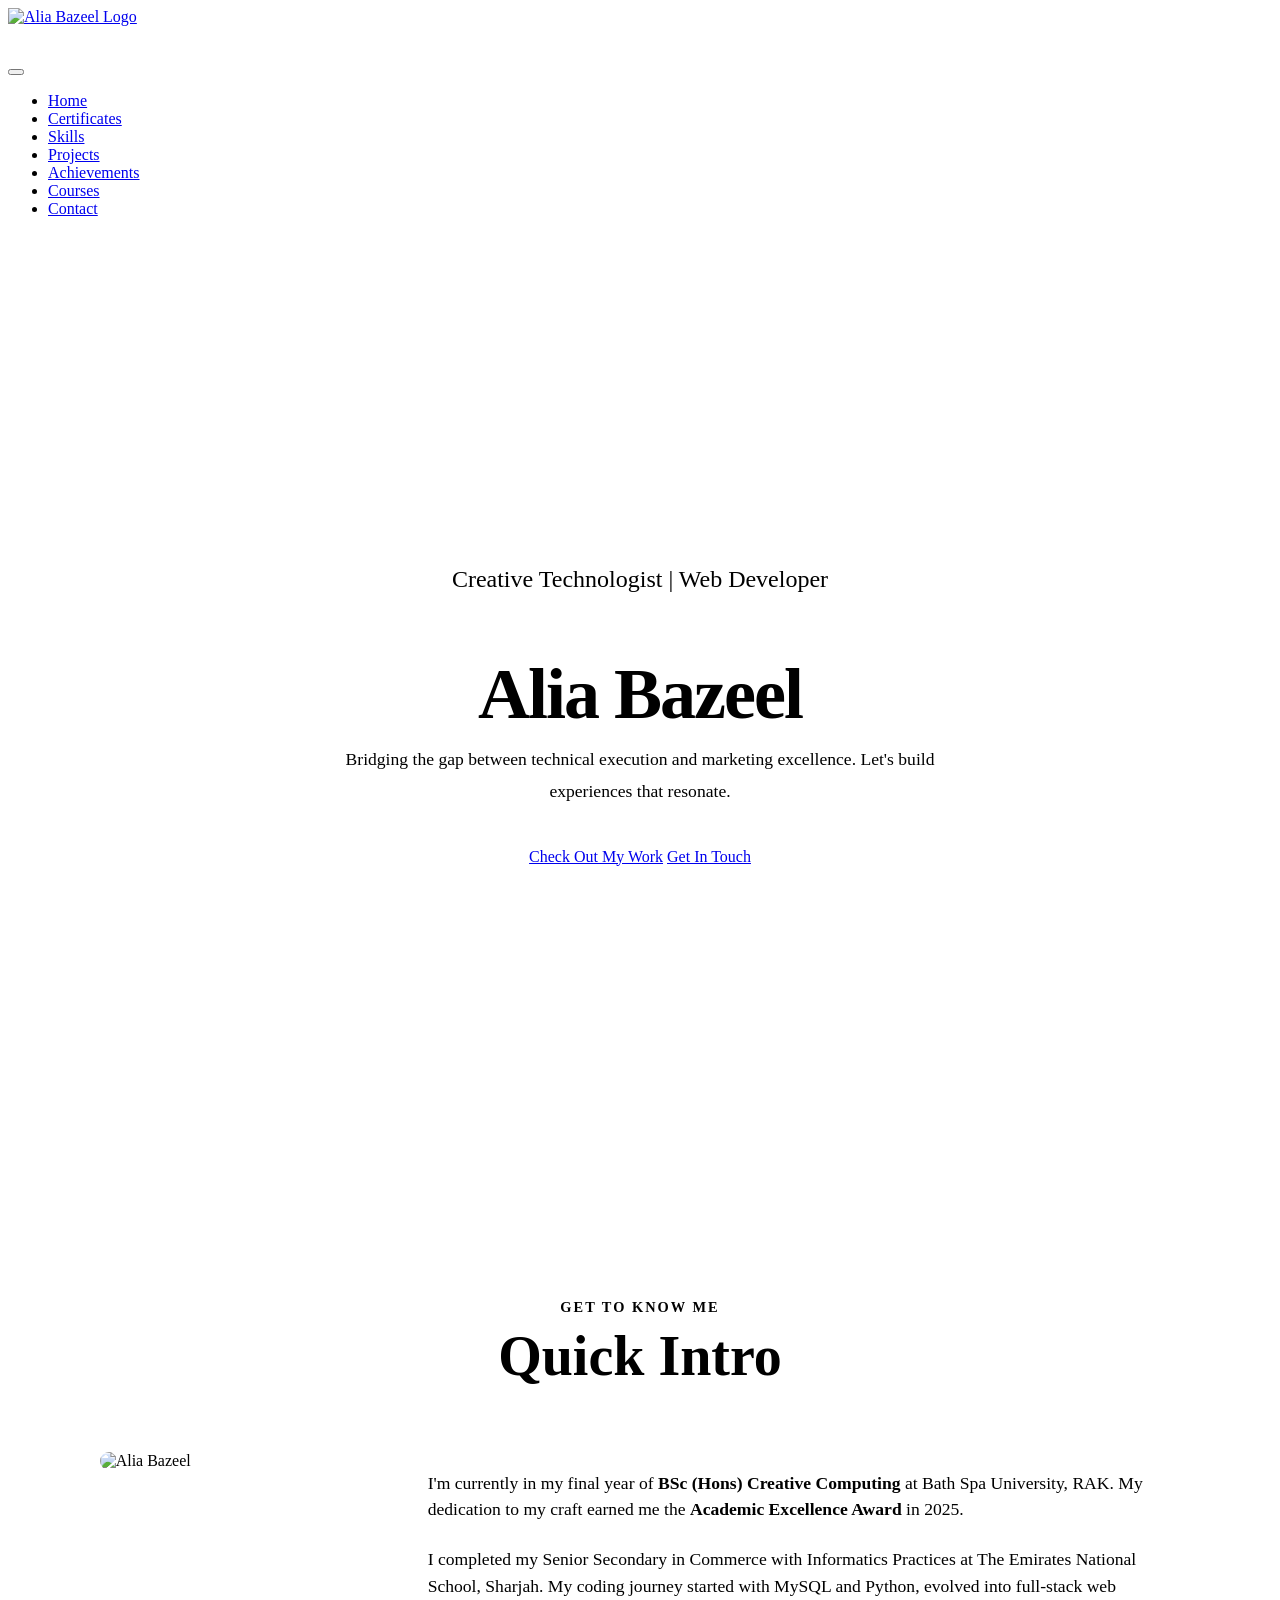
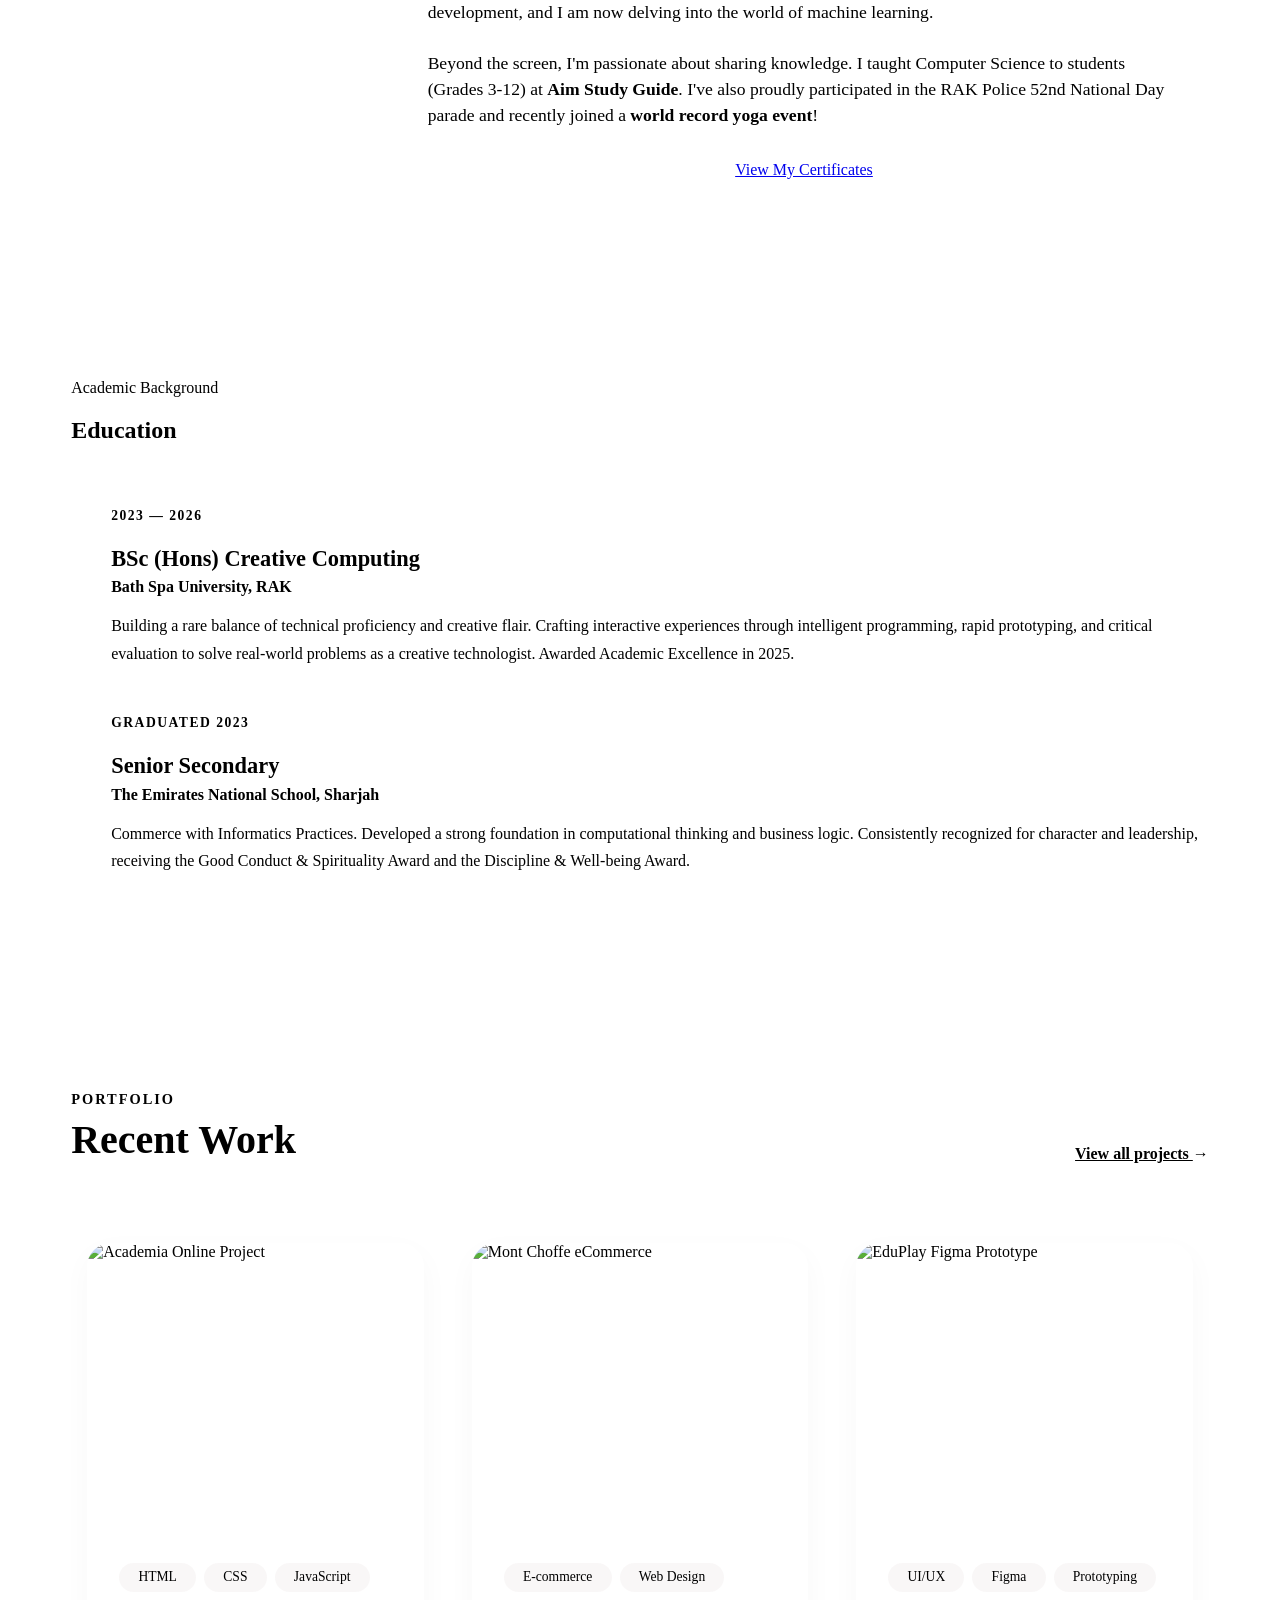
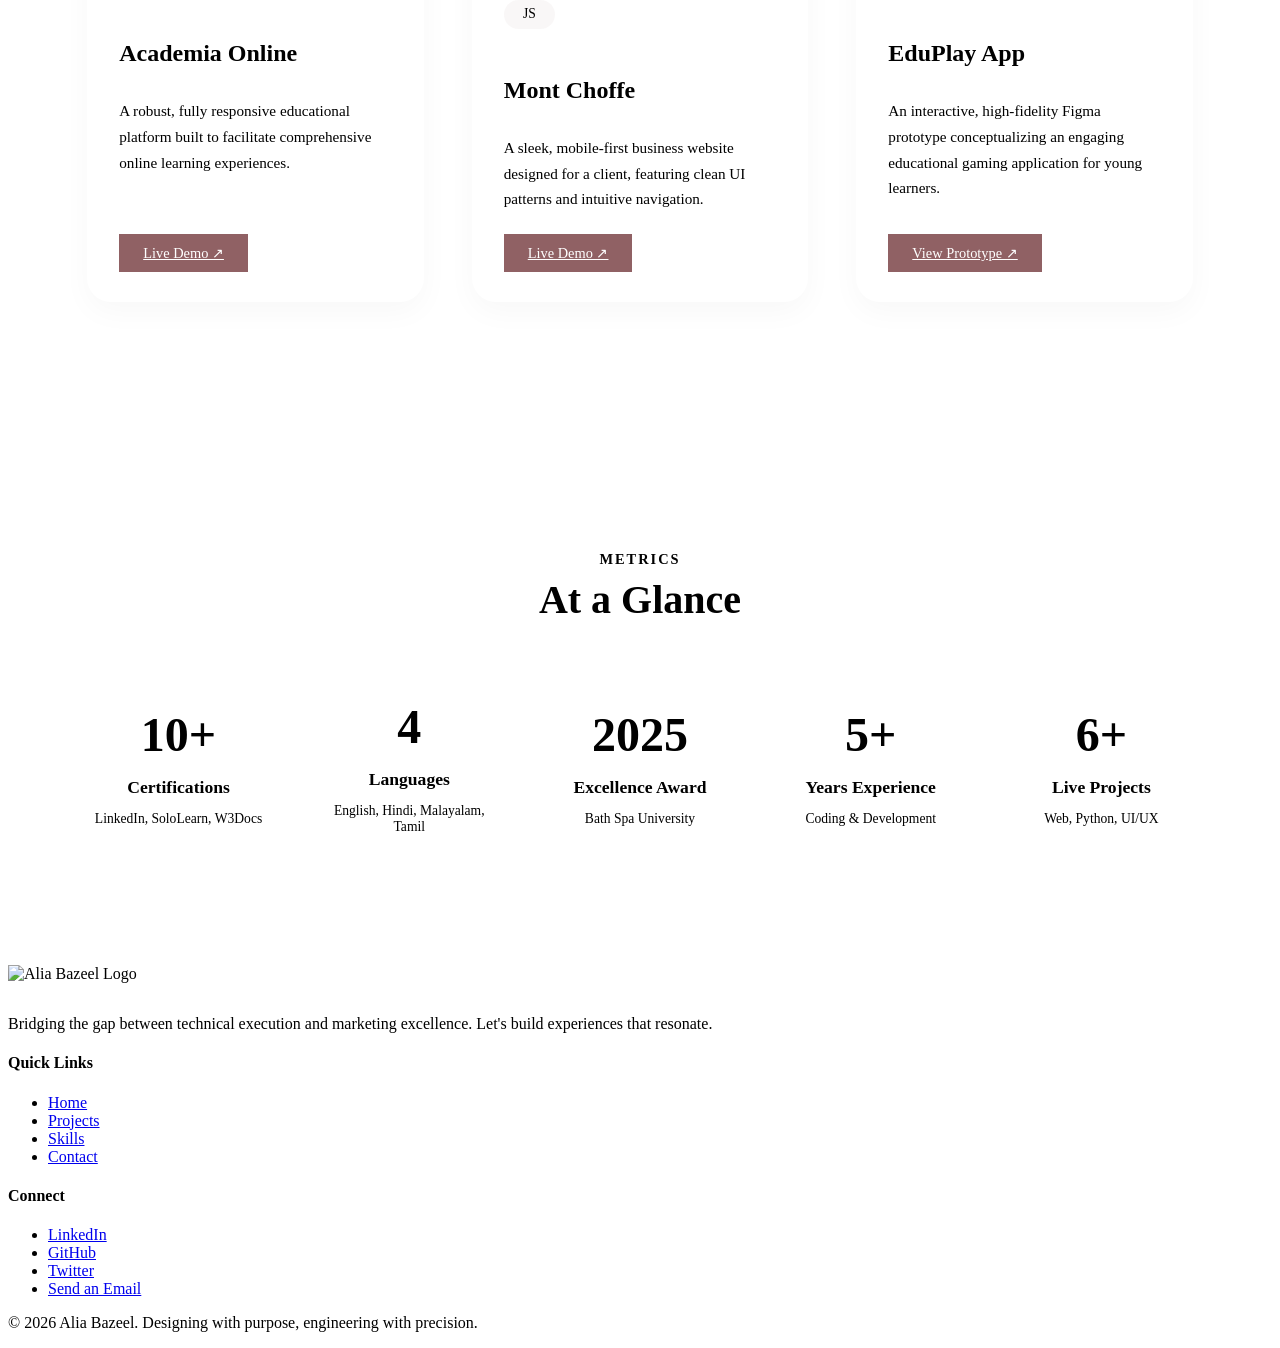
==== index.html @ 2215e978 "homepage" ====
<!DOCTYPE html>
<html lang="en">

<head>
    <meta charset="UTF-8">
    <meta name="viewport" content="width=device-width, initial-scale=1.0">
    <title>Alia Bazeel | Portfolio</title>
    <link rel="stylesheet" href="css/common.css">
    <link rel="stylesheet" href="css/home.css">
    <link href="https://unpkg.com/aos@2.3.1/dist/aos.css" rel="stylesheet">
</head>

<body>
    <header>
        <a href="index.html" style="display: flex; align-items: center;">
            <img src="images/LogoHeader.png" alt="Alia Bazeel Logo" class="logo-img" id="persona-toggle"
                style="height: 50px; width: auto; cursor: pointer;">
        </a>
        <button class="nav-toggle" id="nav-toggle" aria-label="Toggle menu">
            <span></span>
            <span></span>
            <span></span>
        </button>
        <nav>
            <ul>
                <li><a href="index.html" class="active">Home</a></li>
                <li><a href="certificates.html">Certificates</a></li>
                <li><a href="skills.html">Skills</a></li>
                <li><a href="projects.html">Projects</a></li>
                <li><a href="achievements.html">Achievements</a></li>
                <li><a href="courses.html">Courses</a></li>
                <li><a href="contact.html">Contact</a></li>
            </ul>
        </nav>
    </header>

    <main>
        <!-- Hero Section -->
        <section class="hero">
            <div class="hero-blob"></div>
            <div class="hero-content" data-aos="fade-up">
                <span class="hero-title">Creative Technologist | Web Developer</span>
                <h1>Alia Bazeel</h1>
                <p class="hero-description">Bridging the gap between technical execution and marketing excellence. Let's
                    build experiences that resonate.</p>
                <div class="hero-btns">
                    <a href="projects.html" class="btn btn-primary">Check Out My Work</a>
                    <a href="contact.html" class="btn btn-secondary">Get In Touch</a>
                </div>
            </div>
        </section>

        <!-- Quick Intro Section -->
        <section style="padding: 100px 5%;" id="about">
            <div class="section-header" data-aos="fade-up" style="text-align: center; margin-bottom: 4rem;">
                <span class="section-subtitle"
                    style="color: var(--primary); font-weight: 600; letter-spacing: 2px; text-transform: uppercase; font-size: 0.9rem;">Get
                    to know me</span>
                <h2 style="font-size: 3.5rem; margin-top: 0.5rem; font-weight: 800;">Quick Intro</h2>
            </div>

            <div class="about-wrapper">
                <div class="about-img-wrapper" data-aos="fade-right">
                    <img src="images/AliaB.png" alt="Alia Bazeel"
                        style="width: 280px; height: auto; border-radius: 40px;">
                </div>
                <div class="about-content" data-aos="fade-left">
                    <p style="color: var(--text-muted); font-size: 1.1rem; line-height: 1.5; margin-bottom: 1.5rem;">
                        I'm currently in my final year of <strong>BSc (Hons) Creative Computing</strong> at Bath Spa
                        University, RAK. My dedication to my craft earned me the <strong>Academic Excellence
                            Award</strong> in 2025.
                    </p>
                    <p style="color: var(--text-muted); font-size: 1.1rem; line-height: 1.5; margin-bottom: 1.5rem;">
                        I completed my Senior Secondary in Commerce with Informatics Practices at The Emirates National
                        School, Sharjah. My coding journey started with MySQL and Python, evolved into full-stack web
                        development, and I am now delving into the world of machine learning.
                    </p>
                    <p style="color: var(--text-muted); font-size: 1.1rem; line-height: 1.5; margin-bottom: 2rem;">
                        Beyond the screen, I'm passionate about sharing knowledge. I taught Computer Science to students
                        (Grades 3-12) at <strong>Aim Study Guide</strong>. I've also proudly participated in the RAK
                        Police 52nd National Day parade and recently joined a <strong>world record yoga event</strong>!
                    </p>
                    <div style="display: flex; justify-content: center;">
                        <a href="certificates.html" class="btn btn-secondary">View My Certificates</a>
                    </div>
                </div>
            </div>
        </section>

        <!-- Education Section -->
        <section style="padding: 100px 5%;" id="education">
            <div class="section-header" data-aos="fade-up">
                <span class="section-subtitle">Academic Background</span>
                <h2>Education</h2>
            </div>

            <div class="timeline">
                <div class="timeline-item" data-aos="fade-up">
                    <span class="timeline-date">2023 — 2026</span>
                    <div class="timeline-content">
                        <h3>BSc (Hons) Creative Computing</h3>
                        <span class="institution">Bath Spa University, RAK</span>
                        <p>Building a rare balance of technical proficiency and creative flair. Crafting interactive
                            experiences through intelligent programming, rapid prototyping, and critical evaluation to
                            solve real-world problems as a creative technologist. Awarded Academic Excellence in 2025.
                        </p>
                    </div>
                </div>

                <div class="timeline-item" data-aos="fade-up" data-aos-delay="100">
                    <span class="timeline-date">GRADUATED 2023</span>
                    <div class="timeline-content">
                        <h3>Senior Secondary</h3>
                        <span class="institution">The Emirates National School, Sharjah</span>
                        <p>Commerce with Informatics Practices. Developed a strong foundation in computational thinking
                            and business logic. Consistently recognized for character and leadership, receiving the Good
                            Conduct & Spirituality Award and the Discipline & Well-being Award.</p>
                    </div>
                </div>
            </div>
        </section>

        <!-- Featured Projects -->
        <section style="padding: 100px 5%; max-width: 1200px; margin: 0 auto;">
            <div style="display: flex; justify-content: space-between; align-items: flex-end; margin-bottom: 4rem; flex-wrap: wrap; gap: 1.5rem;"
                data-aos="fade-up">
                <div>
                    <span class="section-subtitle"
                        style="color: var(--primary); font-weight: 600; letter-spacing: 2px; text-transform: uppercase; font-size: 0.9rem;">Portfolio</span>
                    <h2 style="font-size: 2.5rem; margin-bottom: 0; margin-top: 0.5rem;">Recent Work</h2>
                </div>
                <a href="projects.html" class="hover-underline" style="color: var(--primary); font-weight: 600;">View
                    all
                    projects <span>&rarr;</span></a>
            </div>

            <div class="project-grid" data-aos="fade-up">
                <!-- Academia Online -->
                <article class="project-card">
                    <div class="project-img-container">
                        <img src="images/AcademiaOnline.png" alt="Academia Online Project">
                    </div>
                    <div class="project-content-wrapper">
                        <div class="project-tags">
                            <span class="tag">HTML</span>
                            <span class="tag">CSS</span>
                            <span class="tag">JavaScript</span>
                        </div>
                        <h3 style="font-size: 1.5rem; margin-bottom: 1rem;">Academia Online</h3>
                        <p style="color: var(--text-muted); line-height: 1.7; margin-bottom: 2rem; font-size: 0.95rem;">
                            A robust, fully responsive educational platform built to facilitate comprehensive online
                            learning experiences.</p>
                        <div style="margin-top: auto;">
                            <a href="https://alia-bazeel123.github.io/AcademiaOnline/" target="_blank"
                                class="btn btn-secondary"
                                style="font-size: 0.9rem; padding: 0.7rem 1.5rem; background: #906164; color: white;">Live
                                Demo ↗</a>
                        </div>
                    </div>
                </article>

                <!-- Mont Choffe -->
                <article class="project-card">
                    <div class="project-img-container">
                        <img src="images/Mont_Choffe.png" alt="Mont Choffe eCommerce">
                    </div>
                    <div class="project-content-wrapper">
                        <div class="project-tags">
                            <span class="tag">E-commerce</span>
                            <span class="tag">Web Design</span>
                            <span class="tag">JS</span>
                        </div>
                        <h3 style="font-size: 1.5rem; margin-bottom: 1rem;">Mont Choffe</h3>
                        <p style="color: var(--text-muted); line-height: 1.7; margin-bottom: 2rem; font-size: 0.95rem;">
                            A sleek, mobile-first business website designed for a client, featuring clean UI patterns
                            and intuitive navigation.</p>
                        <div style="margin-top: auto;">
                            <a href="https://alia-bazeel.github.io/Mont_Choffe-Y3-Sem5/" target="_blank"
                                class="btn btn-secondary"
                                style="font-size: 0.9rem; padding: 0.7rem 1.5rem; background: #906164; color: white;">Live
                                Demo ↗</a>
                        </div>
                    </div>
                </article>

                <!-- EduPlay App -->
                <article class="project-card">
                    <div class="project-img-container">
                        <img src="images/EduPlay.png" alt="EduPlay Figma Prototype">
                    </div>
                    <div class="project-content-wrapper">
                        <div class="project-tags">
                            <span class="tag">UI/UX</span>
                            <span class="tag">Figma</span>
                            <span class="tag">Prototyping</span>
                        </div>
                        <h3 style="font-size: 1.5rem; margin-bottom: 1rem;">EduPlay App</h3>
                        <p style="color: var(--text-muted); line-height: 1.7; margin-bottom: 2rem; font-size: 0.95rem;">
                            An interactive, high-fidelity Figma prototype conceptualizing an engaging educational gaming
                            application for young learners.</p>
                        <div style="margin-top: auto;">
                            <a href="#" class="btn btn-secondary"
                                style="font-size: 0.9rem; padding: 0.7rem 1.5rem; background: #906164; color: white;">View
                                Prototype ↗</a>
                        </div>
                    </div>
                </article>
            </div>
        </section>

        <!-- Metrics Section -->
        <section style="padding: 100px 5%; background: var(--bg);">
            <div style="max-width: 1200px; margin: 0 auto;">
                <div class="section-header" data-aos="fade-up" style="text-align: center; margin-bottom: 4rem;">
                    <span class="section-subtitle"
                        style="color: var(--primary); font-weight: 600; letter-spacing: 2px; text-transform: uppercase; font-size: 0.9rem;">Metrics</span>
                    <h2 style="font-size: 2.5rem; margin-top: 0.5rem;">At a Glance</h2>
                </div>

                <div class="stat-grid" data-aos="fade-up" data-aos-delay="100">
                    <div class="stat-card">
                        <div class="number">10+</div>
                        <h3 style="font-size: 1.1rem; margin-bottom: 0.5rem; color: var(--text-muted);">Certifications
                        </h3>
                        <p style="color: var(--text-muted); font-size: 0.85rem;">LinkedIn, SoloLearn, W3Docs</p>
                    </div>
                    <div class="stat-card">
                        <div class="number">4</div>
                        <h3 style="font-size: 1.1rem; margin-bottom: 0.5rem; color: var(--text-muted);">Languages</h3>
                        <p style="color: var(--text-muted); font-size: 0.85rem;">English, Hindi, Malayalam, Tamil</p>
                    </div>
                    <div class="stat-card">
                        <div class="number">2025</div>
                        <h3 style="font-size: 1.1rem; margin-bottom: 0.5rem; color: var(--text-muted);">Excellence Award
                        </h3>
                        <p style="color: var(--text-muted); font-size: 0.85rem;">Bath Spa University</p>
                    </div>
                    <div class="stat-card">
                        <div class="number">5+</div>
                        <h3 style="font-size: 1.1rem; margin-bottom: 0.5rem; color: var(--text-muted);">Years Experience
                        </h3>
                        <p style="color: var(--text-muted); font-size: 0.85rem;">Coding & Development</p>
                    </div>
                    <div class="stat-card">
                        <div class="number">6+</div>
                        <h3 style="font-size: 1.1rem; margin-bottom: 0.5rem; color: var(--text-muted);">Live Projects
                        </h3>
                        <p style="color: var(--text-muted); font-size: 0.85rem;">Web, Python, UI/UX</p>
                    </div>
                </div>
            </div>
        </section>

    </main>

    <footer class="site-footer">
        <div class="footer-content">
            <div class="footer-section">
                <img src="images/LogoFooter.png" alt="Alia Bazeel Logo" class="logo-img"
                    style="height: 60px; width: auto; margin-bottom: 1rem;">
                <p>Bridging the gap between technical execution and marketing excellence. Let's build experiences that
                    resonate.</p>
            </div>
            <div class="footer-section">
                <h4>Quick Links</h4>
                <ul>
                    <li><a href="index.html">Home</a></li>
                    <li><a href="projects.html">Projects</a></li>
                    <li><a href="skills.html">Skills</a></li>
                    <li><a href="contact.html">Contact</a></li>
                </ul>
            </div>
            <div class="footer-section">
                <h4>Connect</h4>
                <ul class="social-links">
                    <li><a href="#" target="_blank">LinkedIn</a></li>
                    <li><a href="#" target="_blank">GitHub</a></li>
                    <li><a href="#" target="_blank">Twitter</a></li>
                    <li><a href="contact.html">Send an Email</a></li>
                </ul>
            </div>
        </div>
        <div class="footer-bottom">
            <p>&copy; 2026 Alia Bazeel. Designing with purpose, engineering with precision.</p>
        </div>
    </footer>

    <script src="https://unpkg.com/aos@2.3.1/dist/aos.js"></script>
    <script src="js/common.js"></script>
    <script>
        AOS.init({
            duration: 1000,
            once: true,
            offset: 100
        });
    </script>
</body>

</html>
---- css/home.css ----
/* Home Page Specific Styles */

.hero {
    min-height: 100vh;
    display: flex;
    flex-direction: column;
    justify-content: center;
    align-items: center;
    text-align: center;
    padding: 2rem 5%;
    position: relative;
    overflow: hidden;
}

.hero-content {
    z-index: 2;
    max-width: 800px;
}

.hero h1 {
    font-size: 4.5rem;
    margin-bottom: 0.5rem;
    letter-spacing: -2px;
}

.hero-title {
    font-size: 1.5rem;
    color: var(--primary);
    font-weight: 500;
    margin-bottom: 1.5rem;
}

.hero-description {
    max-width: 600px;
    margin: 0 auto 2.5rem;
    font-size: 1.1rem;
    color: var(--text-muted);
    line-height: 1.8;
}

.hero-blob {
    position: absolute;
    width: 500px;
    height: 500px;
    background: radial-gradient(circle, var(--primary) 0%, transparent 70%);
    filter: blur(80px);
    opacity: 0.3;
    border-radius: 50%;
    z-index: 1;
    animation: float 20s infinite alternate;
}

.about-wrapper {
    display: flex;
    justify-content: center;
    align-items: flex-start;
    gap: 3rem;
    max-width: 2750px;
    margin: 0 auto;
    width: 95%;
}

.about-img-wrapper {
    flex: 0 0 25px;
}

.about-img-wrapper img {
    width: 100%;
    border-radius: 40px;
    transition: var(--transition);
    display: block;
}

.about-content {
    flex: 1.5;
    min-width: 300px;
}

/* Education Section (Timeline Style) */
.timeline {
    max-width: 1250px;
    margin: 4rem auto 0;
    position: relative;
    padding-left: 2.5rem;
    border-left: 2px solid var(--border);
    text-align: left;
}

.timeline-item {
    margin-bottom: 3rem;
    position: relative;
}

.timeline-item:last-child {
    margin-bottom: 0;
}

.timeline-item::before {
    content: '';
    position: absolute;
    left: -2.95rem;
    top: 0.4rem;
    width: 16px;
    height: 16px;
    background: var(--primary);
    border-radius: 50%;
    border: 3px solid var(--bg);
    z-index: 1;
}

.timeline-date {
    font-weight: 700;
    color: var(--primary);
    font-size: 0.85rem;
    letter-spacing: 1.5px;
    display: block;
    margin-bottom: 0.5rem;
    text-transform: uppercase;
}

.timeline-content h3 {
    font-size: 1.4rem;
    margin-bottom: 0.4rem;
    color: var(--text);
}

.timeline-content .institution {
    font-weight: 600;
    font-size: 1rem;
    color: var(--text-muted);
    margin-bottom: 1rem;
    display: block;
}

.timeline-content p {
    color: var(--text-muted);
    font-size: 1rem;
    line-height: 1.7;
}

@media (max-width: 768px) {
    .timeline {
        padding-left: 1.8rem;
        margin: 2rem 0 0 1rem;
    }

    .timeline-item::before {
        left: -2.3rem;
        width: 14px;
        height: 14px;
    }

    .timeline-content h3 {
        font-size: 1.25rem;
    }
}

/* Stat Grid */
.stat-grid {
    display: flex;
    justify-content: space-between;
    align-items: center;
    gap: 1rem;
    max-width: 1500px;
    margin: 0 auto;
    text-align: center;
}

.stat-card {
    flex: 1;
    padding: 1rem;
    transition: var(--transition);
}

.stat-card .number {
    font-size: 3rem;
    font-weight: 700;
    font-family: 'Playfair Display', serif;
    color: var(--primary);
    margin-bottom: 0.5rem;
    line-height: 1;
}

@media (max-width: 768px) {
    .stat-grid {
        flex-wrap: wrap;
        gap: 2rem;
    }

    .stat-card {
        flex: 1 1 40%;
    }
}


/* End of Metrics Section */

/* Featured Projects on Home (special grid) */
.project-grid {
    display: flex;
    flex-direction: row;
    gap: 3rem;
    overflow-x: auto;
    padding: 1rem 1rem 3rem;
    scroll-snap-type: x mandatory;
    scrollbar-width: thin;
    scrollbar-color: var(--primary) transparent;
}

.project-grid::-webkit-scrollbar {
    height: 6px;
}

.project-grid::-webkit-scrollbar-thumb {
    background: var(--primary);
    border-radius: 10px;
}

.project-card {
    background: var(--bg);
    border-radius: 24px;
    border: 1px solid var(--border);
    transition: var(--transition);
    display: flex;
    flex-direction: column;
    overflow: hidden;
    align-items: stretch;
    box-shadow: 0 10px 30px rgba(0, 0, 0, 0.03);
    flex: 1 1 350px;
    scroll-snap-align: center;
    max-width: 450px;
}

.project-card:hover {
    transform: translateY(-10px);
    box-shadow: 0 20px 40px rgba(0, 0, 0, 0.08);
    border-color: var(--primary);
    background: var(--bg);
}

.project-img-container {
    flex: 0 0 280px;
    height: 280px;
    width: 100%;
    overflow: hidden;
    position: relative;
    background: var(--primary);
    display: flex;
    align-items: center;
    justify-content: center;
}

.project-img-container img {
    width: 100%;
    height: 100%;
    object-fit: cover;
    transition: var(--transition);
}

.project-card:hover .project-img-container img {
    transform: scale(1.05);
}

.project-content-wrapper {
    flex: 1;
    padding: 2.5rem 2rem;
    display: flex;
    flex-direction: column;
    justify-content: flex-start;
}

.project-tags {
    display: flex;
    flex-wrap: wrap;
    gap: 0.5rem;
    margin-bottom: 1.5rem;
}

.tag {
    background: rgba(144, 97, 100, 0.05);
    color: var(--text-muted);
    padding: 0.4rem 1.2rem;
    border-radius: 50px;
    font-size: 0.85rem;
    font-weight: 500;
}

.hover-underline:hover span {
    transform: translateX(5px);
}

.hover-underline span {
    transition: var(--transition);
    display: inline-block;
}

/* Tutoring Banner */
.tutoring-banner {
    transition: var(--transition);
}

.tutoring-banner:hover {
    transform: translateY(-5px);
    box-shadow: 0 20px 40px rgba(0, 0, 0, 0.05);
    border-color: var(--primary);
}

/* Responsive (Home) */
@media (max-width: 992px) {
    .hero h1 {
        font-size: 3.5rem;
    }

    .project-grid {
        flex-direction: column;
        overflow-x: visible;
        padding: 0;
    }

    .project-card {
        flex-direction: column;
        flex: 1;
        scroll-snap-align: none;
    }
}

@media (max-width: 768px) {
    .hero h1 {
        font-size: 2.5rem !important;
    }

    .hero p {
        font-size: 1.1rem !important;
    }

    .about-wrapper {
        flex-direction: column;
        text-align: center;
        gap: 2rem !important;
    }

    .about-img-wrapper {
        max-width: 400px;
        margin: 0 auto;
    }
}

@media (max-width: 480px) {
    .hero h1 {
        font-size: 2rem !important;
    }
}
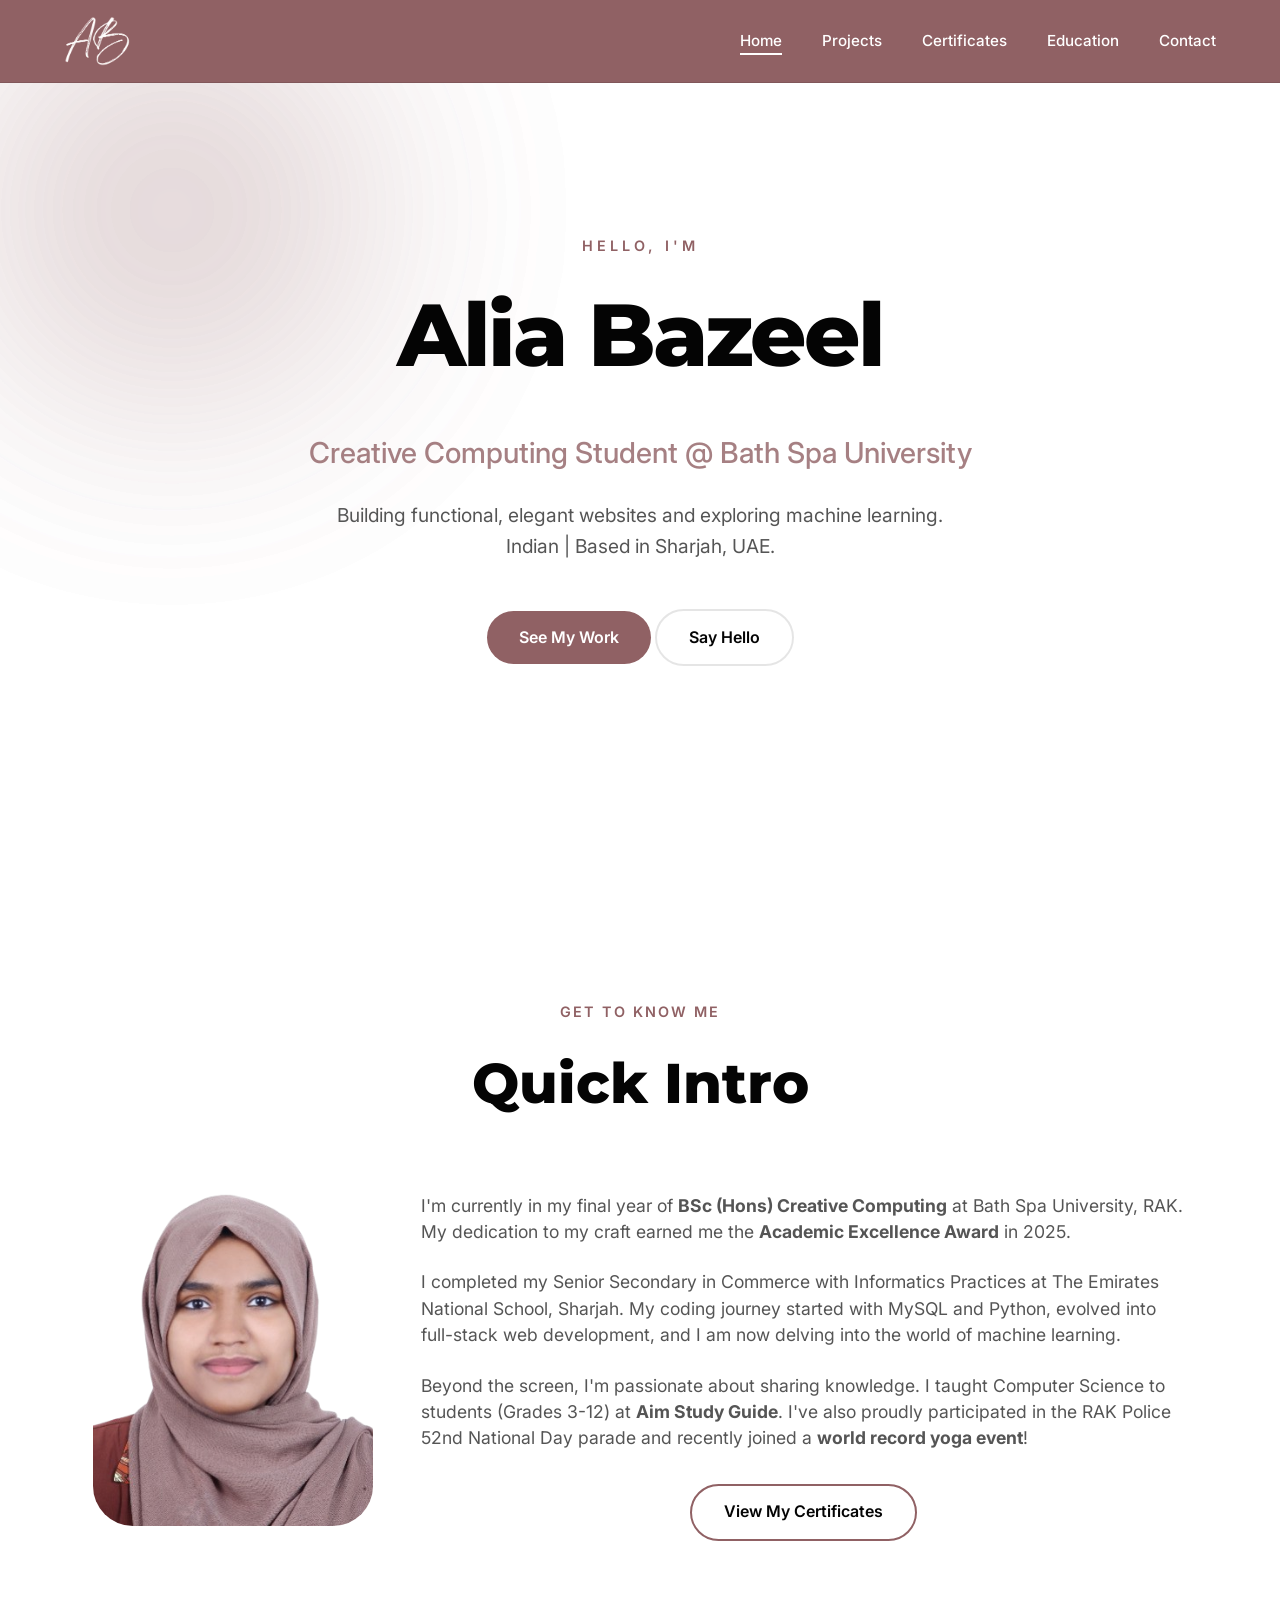
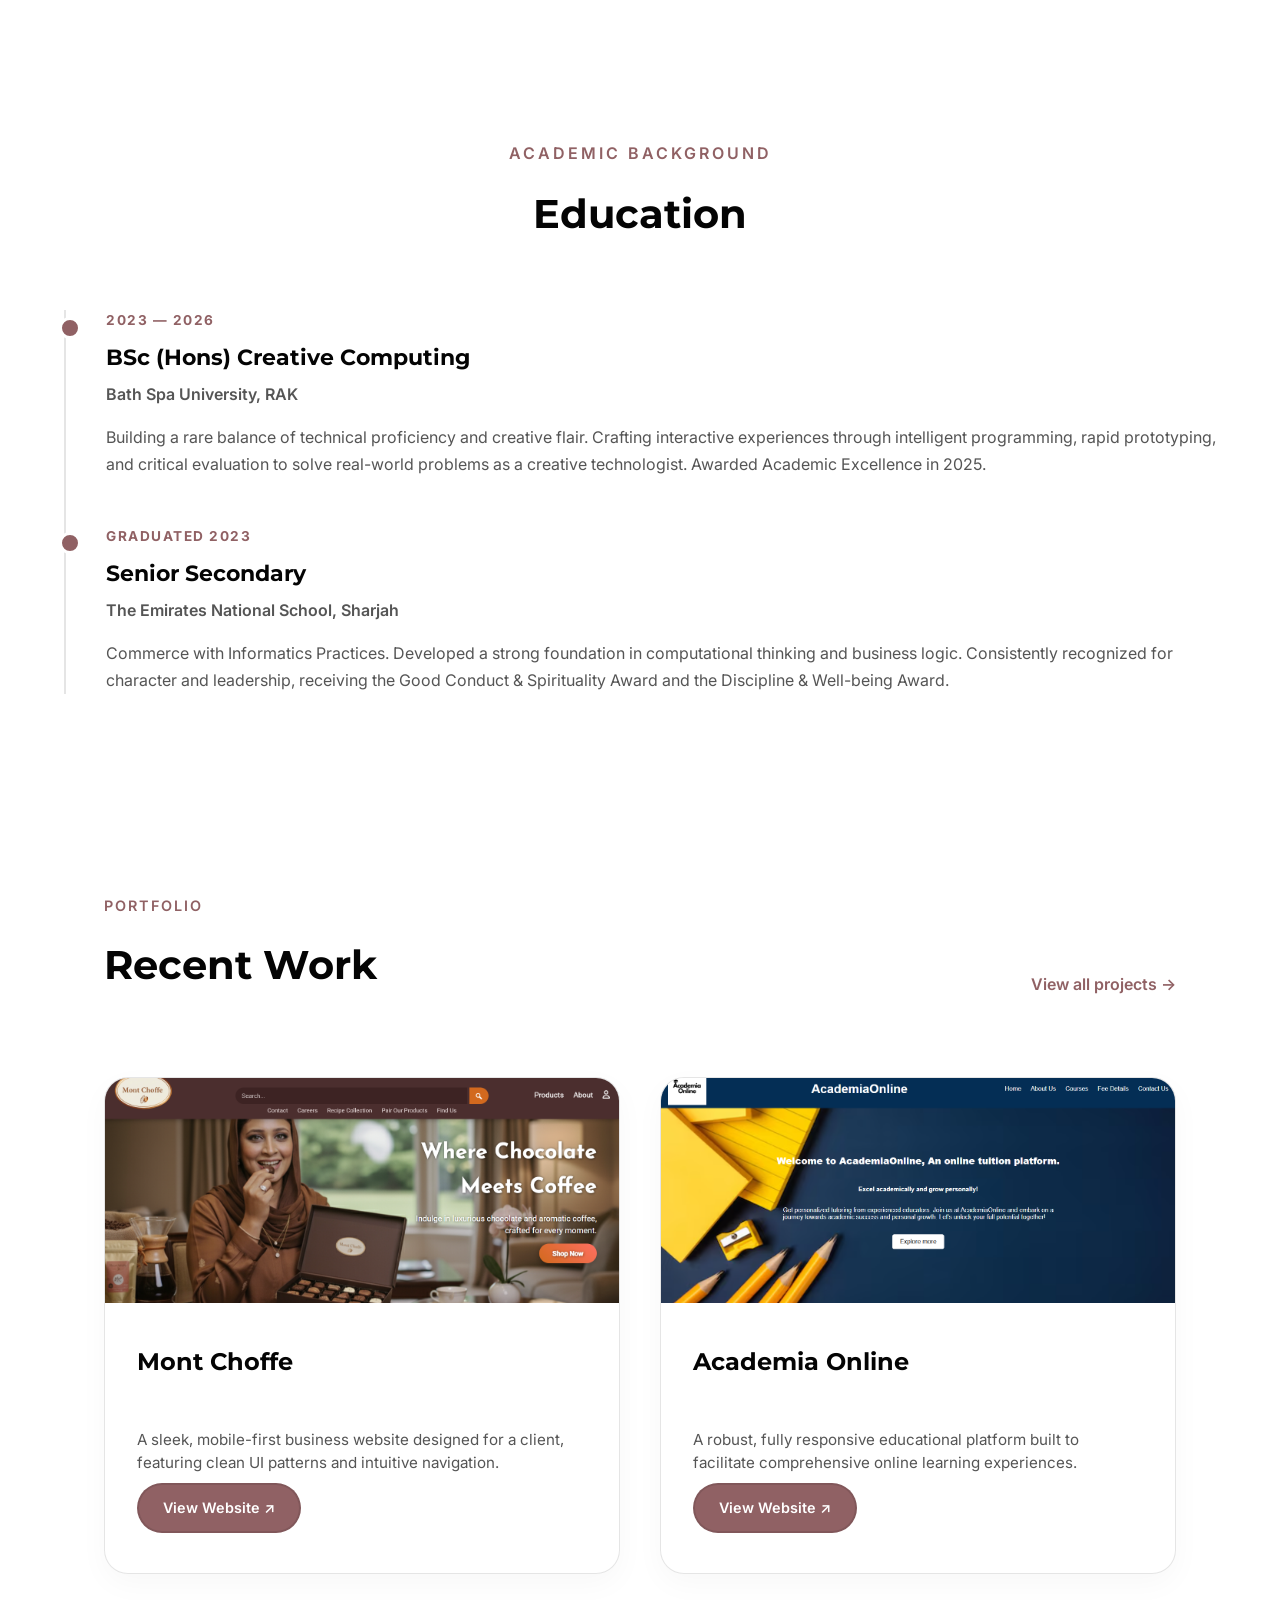
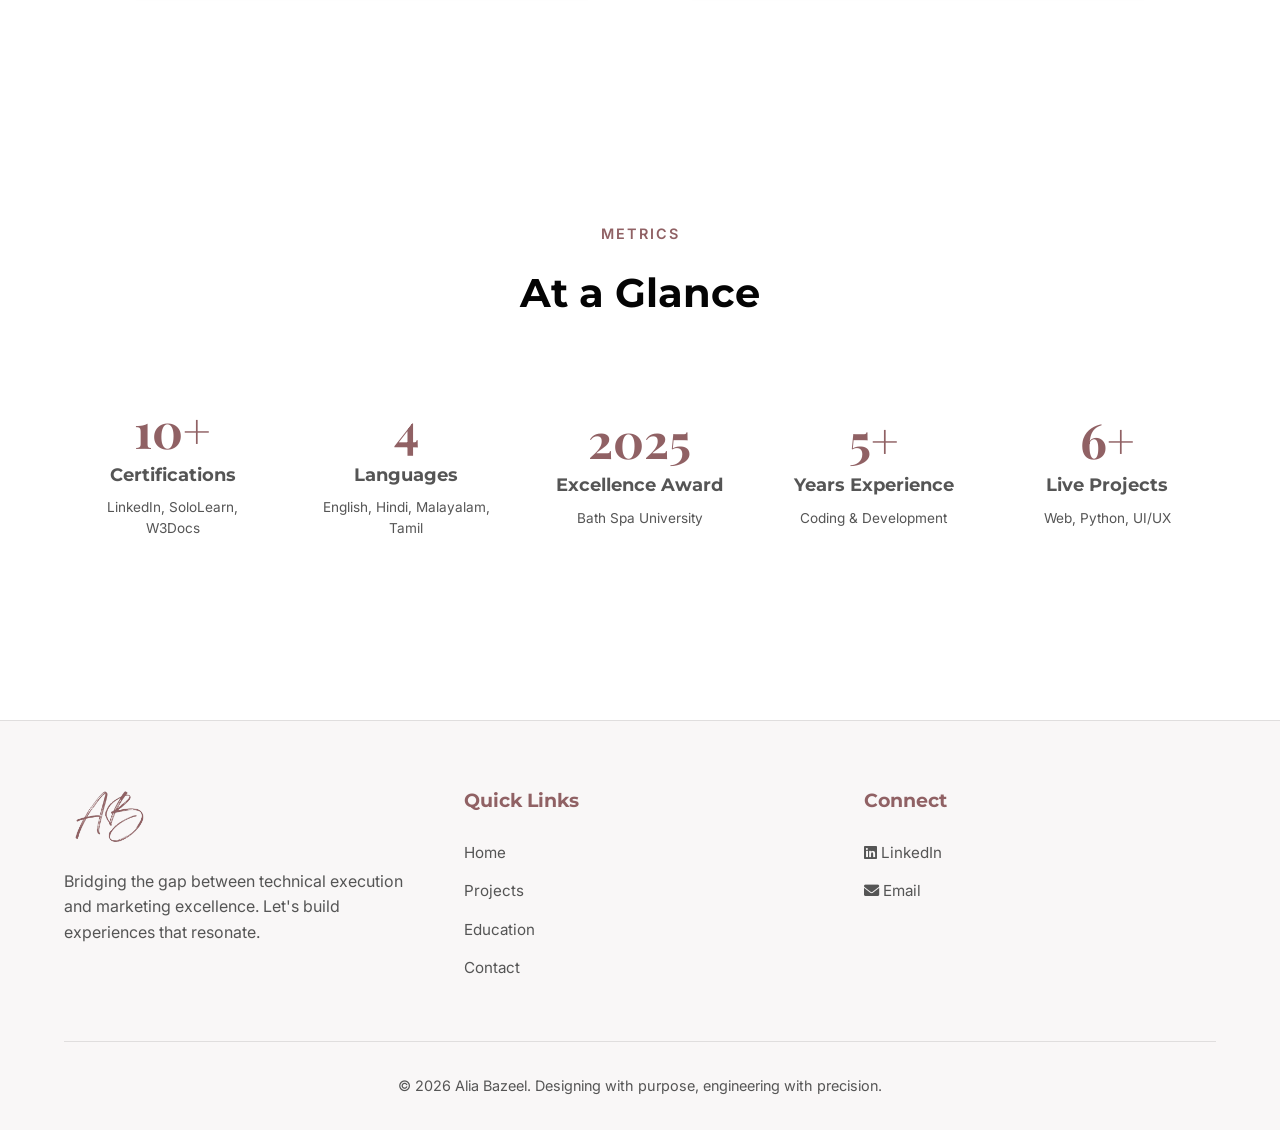
==== commit f62176d0: "homepage" ====
--- a/index.html
+++ b/index.html
@@ -8,6 +8,7 @@
     <link rel="stylesheet" href="css/common.css">
     <link rel="stylesheet" href="css/home.css">
     <link href="https://unpkg.com/aos@2.3.1/dist/aos.css" rel="stylesheet">
+    <link rel="stylesheet" href="https://cdnjs.cloudflare.com/ajax/libs/font-awesome/6.0.0/css/all.min.css">
 </head>
 
 <body>
@@ -24,11 +25,9 @@
         <nav>
             <ul>
                 <li><a href="index.html" class="active">Home</a></li>
+                <li><a href="projects.html">Projects</a></li>
                 <li><a href="certificates.html">Certificates</a></li>
-                <li><a href="skills.html">Skills</a></li>
-                <li><a href="projects.html">Projects</a></li>
-                <li><a href="achievements.html">Achievements</a></li>
-                <li><a href="courses.html">Courses</a></li>
+                <li><a href="education-achievements.html">Education</a></li>
                 <li><a href="contact.html">Contact</a></li>
             </ul>
         </nav>
@@ -38,14 +37,15 @@
         <!-- Hero Section -->
         <section class="hero">
             <div class="hero-blob"></div>
+            <div class="hero-blob" style="bottom: -10%; right: -10%; background: radial-gradient(circle, var(--primary) 0%, transparent 70%); animation-delay: -5s;"></div>
             <div class="hero-content" data-aos="fade-up">
-                <span class="hero-title">Creative Technologist | Web Developer</span>
+                <span class="hero-subtitle-caps">HELLO, I'M</span>
                 <h1>Alia Bazeel</h1>
-                <p class="hero-description">Bridging the gap between technical execution and marketing excellence. Let's
-                    build experiences that resonate.</p>
+                <span class="hero-role">Creative Computing Student @ Bath Spa University</span>
+                <p class="hero-description">Building functional, elegant websites and exploring machine learning.<br>Indian | Based in Sharjah, UAE.</p>
                 <div class="hero-btns">
-                    <a href="projects.html" class="btn btn-primary">Check Out My Work</a>
-                    <a href="contact.html" class="btn btn-secondary">Get In Touch</a>
+                    <a href="projects.html" class="btn btn-primary">See My Work</a>
+                    <a href="contact.html" class="btn btn-secondary">Say Hello</a>
                 </div>
             </div>
         </section>
@@ -81,7 +81,8 @@
                         Police 52nd National Day parade and recently joined a <strong>world record yoga event</strong>!
                     </p>
                     <div style="display: flex; justify-content: center;">
-                        <a href="certificates.html" class="btn btn-secondary">View My Certificates</a>
+                        <a href="certificates.html" class="btn btn-secondary" 
+                        style="background: transparent; border: 2px solid var(--primary); color: var(--text);">View My Certificates</a>
                     </div>
                 </div>
             </div>
@@ -127,7 +128,7 @@
                 <div>
                     <span class="section-subtitle"
                         style="color: var(--primary); font-weight: 600; letter-spacing: 2px; text-transform: uppercase; font-size: 0.9rem;">Portfolio</span>
-                    <h2 style="font-size: 2.5rem; margin-bottom: 0; margin-top: 0.5rem;">Recent Work</h2>
+                    <h2 style="font-size: 2.5rem; margin-bottom: 0; margin-top: 0;">Recent Work</h2>
                 </div>
                 <a href="projects.html" class="hover-underline" style="color: var(--primary); font-weight: 600;">View
                     all
@@ -135,76 +136,48 @@
             </div>
 
             <div class="project-grid" data-aos="fade-up">
+                <!-- Mont Choffe -->
+                <article class="project-card">
+                    <div class="project-img-container">
+                        <img src="images/projectProof/MontChoffe (2026).png" alt="Mont Choffe eCommerce">
+                    </div>
+                    <div class="project-content-wrapper" style="padding-bottom: 0;">
+                        <h3 style="font-size: 1.5rem; margin-bottom: 0.5rem;">Mont Choffe</h3>
+                    </div>
+                    <div class="project-content-wrapper">
+                        <p style="color: var(--text-muted); line-height: 1.5; margin-bottom: 0.5rem; font-size: 0.95rem;">
+                            A sleek, mobile-first business website designed for a client, featuring clean UI patterns
+                            and intuitive navigation.</p>
+                        <div style="margin-top: auto;">
+                            <a href="https://alia-bazeel.github.io/Mont_Choffe-Y3-Sem5/" target="_blank"
+                                class="btn btn-secondary"
+                                style="font-size: 0.9rem; padding: 0.7rem 1.5rem; background: #906164; color: white;">View
+                                Website ↗</a>
+                        </div>
+                    </div>
+                </article>
+
                 <!-- Academia Online -->
                 <article class="project-card">
                     <div class="project-img-container">
-                        <img src="images/AcademiaOnline.png" alt="Academia Online Project">
+                        <img src="images/projectProof/AcademiaOnline (2024).png" alt="Academia Online Project">
+                    </div>
+                    <div class="project-content-wrapper" style="padding-bottom: 0;">
+                        <h3 style="font-size: 1.5rem; margin-bottom: 0.5rem;">Academia Online</h3>
                     </div>
                     <div class="project-content-wrapper">
-                        <div class="project-tags">
-                            <span class="tag">HTML</span>
-                            <span class="tag">CSS</span>
-                            <span class="tag">JavaScript</span>
-                        </div>
-                        <h3 style="font-size: 1.5rem; margin-bottom: 1rem;">Academia Online</h3>
-                        <p style="color: var(--text-muted); line-height: 1.7; margin-bottom: 2rem; font-size: 0.95rem;">
+                        <p style="color: var(--text-muted); line-height: 1.5; margin-bottom: 0.5rem; font-size: 0.95rem;">
                             A robust, fully responsive educational platform built to facilitate comprehensive online
                             learning experiences.</p>
                         <div style="margin-top: auto;">
                             <a href="https://alia-bazeel123.github.io/AcademiaOnline/" target="_blank"
                                 class="btn btn-secondary"
-                                style="font-size: 0.9rem; padding: 0.7rem 1.5rem; background: #906164; color: white;">Live
-                                Demo ↗</a>
+                                style="font-size: 0.9rem; padding: 0.7rem 1.5rem; background: #906164; color: white;">View
+                                Website ↗</a>
                         </div>
                     </div>
                 </article>
 
-                <!-- Mont Choffe -->
-                <article class="project-card">
-                    <div class="project-img-container">
-                        <img src="images/Mont_Choffe.png" alt="Mont Choffe eCommerce">
-                    </div>
-                    <div class="project-content-wrapper">
-                        <div class="project-tags">
-                            <span class="tag">E-commerce</span>
-                            <span class="tag">Web Design</span>
-                            <span class="tag">JS</span>
-                        </div>
-                        <h3 style="font-size: 1.5rem; margin-bottom: 1rem;">Mont Choffe</h3>
-                        <p style="color: var(--text-muted); line-height: 1.7; margin-bottom: 2rem; font-size: 0.95rem;">
-                            A sleek, mobile-first business website designed for a client, featuring clean UI patterns
-                            and intuitive navigation.</p>
-                        <div style="margin-top: auto;">
-                            <a href="https://alia-bazeel.github.io/Mont_Choffe-Y3-Sem5/" target="_blank"
-                                class="btn btn-secondary"
-                                style="font-size: 0.9rem; padding: 0.7rem 1.5rem; background: #906164; color: white;">Live
-                                Demo ↗</a>
-                        </div>
-                    </div>
-                </article>
-
-                <!-- EduPlay App -->
-                <article class="project-card">
-                    <div class="project-img-container">
-                        <img src="images/EduPlay.png" alt="EduPlay Figma Prototype">
-                    </div>
-                    <div class="project-content-wrapper">
-                        <div class="project-tags">
-                            <span class="tag">UI/UX</span>
-                            <span class="tag">Figma</span>
-                            <span class="tag">Prototyping</span>
-                        </div>
-                        <h3 style="font-size: 1.5rem; margin-bottom: 1rem;">EduPlay App</h3>
-                        <p style="color: var(--text-muted); line-height: 1.7; margin-bottom: 2rem; font-size: 0.95rem;">
-                            An interactive, high-fidelity Figma prototype conceptualizing an engaging educational gaming
-                            application for young learners.</p>
-                        <div style="margin-top: auto;">
-                            <a href="#" class="btn btn-secondary"
-                                style="font-size: 0.9rem; padding: 0.7rem 1.5rem; background: #906164; color: white;">View
-                                Prototype ↗</a>
-                        </div>
-                    </div>
-                </article>
             </div>
         </section>
 
@@ -256,27 +229,23 @@
     <footer class="site-footer">
         <div class="footer-content">
             <div class="footer-section">
-                <img src="images/LogoFooter.png" alt="Alia Bazeel Logo" class="logo-img"
-                    style="height: 60px; width: auto; margin-bottom: 1rem;">
-                <p>Bridging the gap between technical execution and marketing excellence. Let's build experiences that
-                    resonate.</p>
+                <img src="images/LogoFooter.png" alt="Alia Bazeel Logo" class="logo-img" style="height: 60px; width: auto; margin-bottom: 1rem;">
+                <p>Bridging the gap between technical execution and marketing excellence. Let's build experiences that resonate.</p>
             </div>
             <div class="footer-section">
                 <h4>Quick Links</h4>
                 <ul>
                     <li><a href="index.html">Home</a></li>
                     <li><a href="projects.html">Projects</a></li>
-                    <li><a href="skills.html">Skills</a></li>
+                    <li><a href="education-achievements.html">Education</a></li>
                     <li><a href="contact.html">Contact</a></li>
                 </ul>
             </div>
             <div class="footer-section">
                 <h4>Connect</h4>
                 <ul class="social-links">
-                    <li><a href="#" target="_blank">LinkedIn</a></li>
-                    <li><a href="#" target="_blank">GitHub</a></li>
-                    <li><a href="#" target="_blank">Twitter</a></li>
-                    <li><a href="contact.html">Send an Email</a></li>
+                    <li><a href="https://www.linkedin.com/in/alia-bazeel-08a8892a9/" target="_blank"><i class="fab fa-linkedin"></i> LinkedIn</a></li>
+                    <li><a href="mailto:aliacp123@gmail.com"><i class="fas fa-envelope"></i> Email</a></li>
                 </ul>
             </div>
         </div>
--- a/css/common.css
+++ b/css/common.css
@@ -0,0 +1,311 @@
+@import url('https://fonts.googleapis.com/css2?family=Montserrat:wght@400;600;700&family=Inter:wght@400;500&family=Playfair+Display:wght@700&display=swap');
+
+:root {
+    /* Unified Global Palette: Rose, White, Black */
+    --primary: #906164;
+    --secondary: #040404;
+    --accent: #906164;
+    --bg: #ffffff;
+    --card-bg: rgba(144, 97, 100, 0.05);
+    --text: #040404;
+    --text-muted: #555555;
+    --nav-bg: #906164;
+    --border: rgba(4, 4, 4, 0.1);
+    --transition: all 0.4s cubic-bezier(0.4, 0, 0.2, 1);
+    --glass: blur(10px);
+}
+
+/* Base Styles */
+* {
+    margin: 0;
+    padding: 0;
+    box-sizing: border-box;
+}
+
+body {
+    background-color: var(--bg);
+    color: var(--text);
+    font-family: 'Inter', sans-serif;
+    line-height: 1.6;
+    overflow-x: hidden;
+    transition: var(--transition);
+}
+
+h1, h2, h3, h4, .logo {
+    font-family: 'Montserrat', sans-serif;
+    font-weight: 700;
+}
+
+a {
+    text-decoration: none;
+    color: inherit;
+    transition: var(--transition);
+}
+
+/* Layout Elements */
+header {
+    position: fixed;
+    top: 0;
+    width: 100%;
+    z-index: 1000;
+    background: var(--nav-bg);
+    backdrop-filter: var(--glass);
+    border-bottom: 1px solid var(--border);
+    padding: 1rem 5%;
+    display: flex;
+    justify-content: space-between;
+    align-items: center;
+    gap: 2rem;
+}
+
+.logo {
+    font-size: 1.5rem;
+    cursor: pointer;
+    background: linear-gradient(135deg, var(--primary), var(--secondary));
+    -webkit-background-clip: text;
+    background-clip: text;
+    -webkit-text-fill-color: transparent;
+}
+
+nav ul {
+    display: flex;
+    gap: 2.5rem;
+    list-style: none;
+    align-items: center;
+}
+
+nav a {
+    color: white !important;
+    font-weight: 500;
+    font-size: 0.95rem;
+    position: relative;
+}
+
+nav a::after {
+    content: '';
+    position: absolute;
+    bottom: -5px;
+    left: 0;
+    width: 0;
+    height: 2px;
+    background: white;
+    transition: var(--transition);
+}
+
+nav a:hover::after, nav a.active::after {
+    width: 100%;
+}
+
+.nav-toggle {
+    display: none;
+    flex-direction: column;
+    gap: 5px;
+    background: transparent;
+    border: none;
+    cursor: pointer;
+    z-index: 1001;
+}
+
+.nav-toggle span {
+    display: block;
+    width: 25px;
+    height: 2px;
+    background-color: white;
+    transition: var(--transition);
+}
+
+.nav-toggle.active span:nth-child(1) {
+    transform: rotate(45deg) translate(5px, 5px);
+}
+
+.nav-toggle.active span:nth-child(2) {
+    opacity: 0;
+}
+
+.nav-toggle.active span:nth-child(3) {
+    transform: rotate(-45deg) translate(7px, -7px);
+}
+
+/* Common Components */
+.section-padding {
+    padding: 80px 5%;
+}
+
+.category-title {
+    font-size: 2rem;
+    margin-bottom: 3rem;
+    position: relative;
+    padding-bottom: 10px;
+}
+
+.category-title::after {
+    content: '';
+    position: absolute;
+    bottom: 0;
+    left: 0;
+    width: 60px;
+    height: 4px;
+    background: var(--primary);
+}
+
+.section-header {
+    text-align: center;
+    margin-bottom: 3rem;
+}
+
+.section-header h2 {
+    font-size: 2.5rem;
+    margin-top: 0.5rem;
+}
+
+.section-subtitle {
+    margin-bottom: 1rem;
+    display: block;
+    font-size: 1rem;
+    letter-spacing: 3px;
+    color: var(--primary);
+    text-transform: uppercase;
+    font-weight: 600;
+}
+
+.btn {
+    display: inline-block;
+    padding: 0.85rem 2rem;
+    border-radius: 50px;
+    font-weight: 600;
+    cursor: pointer;
+    border: none;
+    transition: var(--transition);
+}
+
+.btn-primary {
+    background: var(--primary);
+    color: white;
+}
+
+.btn-primary:hover {
+    transform: translateY(-3px);
+    box-shadow: 0 10px 20px rgba(0, 0, 0, 0.1);
+    background: var(--secondary);
+}
+
+.btn-secondary {
+    background: transparent;
+    color: var(--text);
+    border: 2px solid var(--border);
+}
+
+.btn-secondary:hover {
+    background: var(--primary);
+    color: white;
+    border-color: var(--primary);
+    transform: translateY(-3px);
+    box-shadow: 0 10px 20px rgba(0, 0, 0, 0.1);
+}
+
+/* Animations */
+@keyframes float {
+    from { transform: translate(-20%, -20%) scale(1); }
+    to { transform: translate(20%, 20%) scale(1.2); }
+}
+
+/* Footer */
+.site-footer {
+    background: var(--card-bg);
+    border-top: 1px solid var(--border);
+    padding: 4rem 5% 2rem;
+    margin-top: 4rem;
+}
+
+.footer-content {
+    max-width: 1200px;
+    margin: 0 auto;
+    display: grid;
+    grid-template-columns: repeat(auto-fit, minmax(250px, 1fr));
+    gap: 3rem;
+    margin-bottom: 3rem;
+}
+
+.footer-section h4 {
+    font-size: 1.2rem;
+    margin-bottom: 1.5rem;
+    color: var(--primary);
+    text-align: left;
+}
+
+.footer-section p {
+    color: var(--text-muted);
+    line-height: 1.6;
+}
+
+.footer-section ul {
+    list-style: none;
+    padding: 0;
+    margin: 0;
+    text-align: left;
+}
+
+.footer-section ul li {
+    margin-bottom: 0.8rem;
+}
+
+.footer-section ul a {
+    color: var(--text-muted);
+    font-size: 0.95rem;
+    transition: var(--transition);
+}
+
+.footer-section ul a:hover {
+    color: var(--primary);
+    padding-left: 5px;
+}
+
+.social-links {
+    display: flex;
+    flex-direction: column;
+    align-items: flex-start;
+}
+
+.footer-bottom {
+    text-align: center;
+    padding-top: 2rem;
+    border-top: 1px solid var(--border);
+    color: var(--text-muted);
+    font-size: 0.9rem;
+}
+
+/* Responsive (Common) */
+@media (max-width: 992px) {
+    .nav-toggle { display: flex; }
+    
+    nav {
+        position: fixed;
+        top: 0;
+        right: -100%;
+        width: 70%;
+        height: 100vh;
+        background: var(--nav-bg);
+        display: flex;
+        align-items: center;
+        justify-content: center;
+        transition: var(--transition);
+    }
+    
+    nav.active {
+        right: 0;
+    }
+    
+    nav ul {
+        flex-direction: column;
+        align-items: center;
+        gap: 2.5rem;
+    }
+}
+
+@media (max-width: 768px) {
+    .section-padding { padding: 60px 5%; }
+}
+
+@media (max-width: 480px) {
+    .footer-content { grid-template-columns: 1fr; }
+}
--- a/css/home.css
+++ b/css/home.css
@@ -18,35 +18,49 @@
 }
 
 .hero h1 {
-    font-size: 4.5rem;
-    margin-bottom: 0.5rem;
-    letter-spacing: -2px;
-}
-
-.hero-title {
-    font-size: 1.5rem;
+    font-size: 5.5rem;
+    margin: 0.5rem 0 1.5rem;
+    letter-spacing: -3px;
+    font-weight: 800;
+}
+
+.hero-subtitle-caps {
+    font-size: 0.9rem;
+    letter-spacing: 4px;
+    color: var(--primary);
+    font-weight: 600;
+    text-transform: uppercase;
+    display: block;
+}
+
+.hero-role {
+    font-size: 1.8rem;
     color: var(--primary);
     font-weight: 500;
     margin-bottom: 1.5rem;
+    display: block;
+    opacity: 0.8;
 }
 
 .hero-description {
-    max-width: 600px;
-    margin: 0 auto 2.5rem;
-    font-size: 1.1rem;
+    max-width: 650px;
+    margin: 0 auto 3rem;
+    font-size: 1.2rem;
     color: var(--text-muted);
-    line-height: 1.8;
+    line-height: 1.6;
 }
 
 .hero-blob {
     position: absolute;
-    width: 500px;
-    height: 500px;
+    width: 600px;
+    height: 600px;
     background: radial-gradient(circle, var(--primary) 0%, transparent 70%);
-    filter: blur(80px);
-    opacity: 0.3;
+    filter: blur(100px);
+    opacity: 0.2;
     border-radius: 50%;
     z-index: 1;
+    top: -10%;
+    left: -10%;
     animation: float 20s infinite alternate;
 }
 
@@ -197,14 +211,11 @@
 
 /* Featured Projects on Home (special grid) */
 .project-grid {
-    display: flex;
-    flex-direction: row;
-    gap: 3rem;
-    overflow-x: auto;
-    padding: 1rem 1rem 3rem;
-    scroll-snap-type: x mandatory;
-    scrollbar-width: thin;
-    scrollbar-color: var(--primary) transparent;
+    display: grid;
+    grid-template-columns: repeat(2, 1fr);
+    gap: 2.5rem;
+    padding: 1rem 0 3rem;
+    margin-top: 0;
 }
 
 .project-grid::-webkit-scrollbar {
@@ -226,9 +237,7 @@
     overflow: hidden;
     align-items: stretch;
     box-shadow: 0 10px 30px rgba(0, 0, 0, 0.03);
-    flex: 1 1 350px;
-    scroll-snap-align: center;
-    max-width: 450px;
+    width: 100%;
 }
 
 .project-card:hover {
@@ -239,8 +248,8 @@
 }
 
 .project-img-container {
-    flex: 0 0 280px;
-    height: 280px;
+    flex: 0 0 225px;
+    height: 225px;
     width: 100%;
     overflow: hidden;
     position: relative;
@@ -267,13 +276,14 @@
     display: flex;
     flex-direction: column;
     justify-content: flex-start;
+    margin-top: 0rem;
 }
 
 .project-tags {
     display: flex;
     flex-wrap: wrap;
     gap: 0.5rem;
-    margin-bottom: 1.5rem;
+    margin-bottom: 0.5rem;
 }
 
 .tag {
@@ -287,6 +297,7 @@
 
 .hover-underline:hover span {
     transform: translateX(5px);
+    margin-bottom: 0;
 }
 
 .hover-underline span {
@@ -333,6 +344,10 @@
         font-size: 1.1rem !important;
     }
 
+    .project-grid {
+        grid-template-columns: 1fr;
+    }
+
     .about-wrapper {
         flex-direction: column;
         text-align: center;
